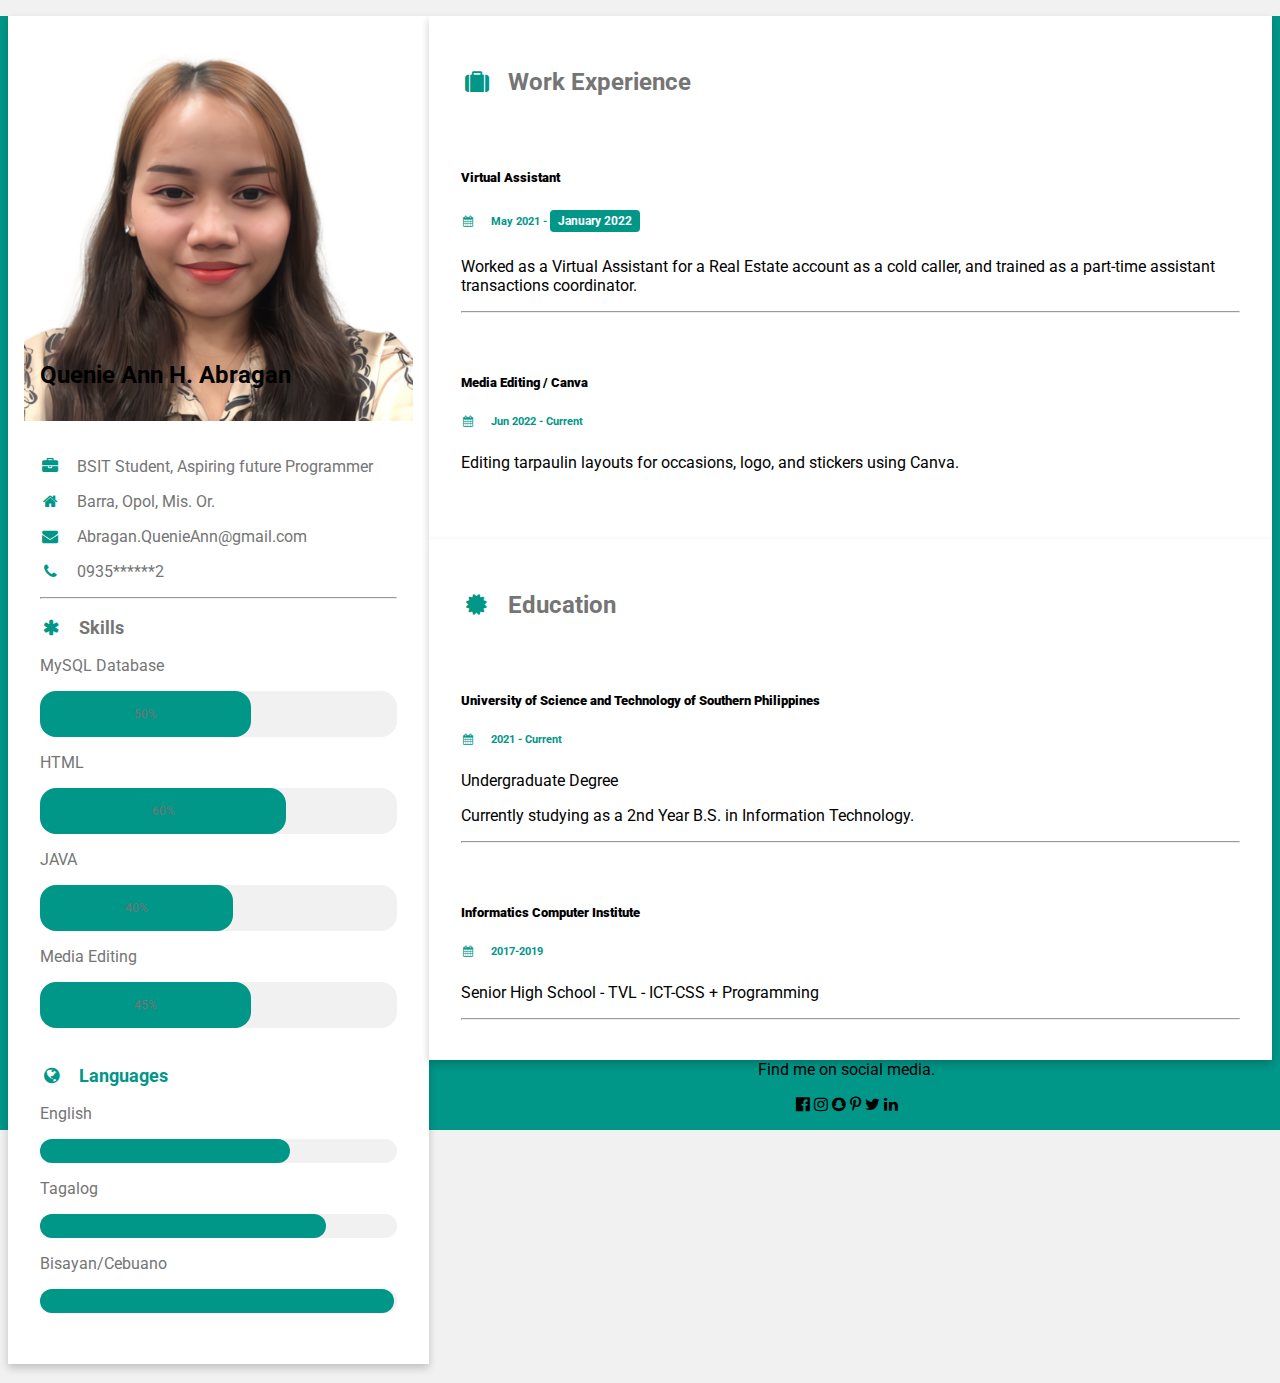
==== WEB-Profile/index.html @ cae3561d "git commit" ====
<!DOCTYPE html>
<html>
<head>
    <title>My WEB Profile</title>
    <meta charset="UTF-8">
    <meta name="viewport" content="width=device-width, initial-scale=1">
    <link rel="stylesheet" href="styles.css">
    <link rel="stylesheet" href="https://fonts.googleapis.com/css?family=Roboto">
    <link rel="stylesheet" href="https://cdnjs.cloudflare.com/ajax/libs/font-awesome/4.7.0/css/font-awesome.min.css">
</head>
<body class="light-grey">

    <!-- Page Container -->
    <div class="content margin-top" style="max-width:1400px;">

        <!-- The Grid -->
        <div class="row-padding">

            <!-- Left Column -->
            <div class="third">
                <div class="white text-grey card">
                    <div class="display-container">
                        <img src="images/Profile-Pic.png" style="width:100%" alt="Avatar">
                        <div class="display-bottomleft container text-black">
                            <h2>Quenie Ann H. Abragan</h2>
                        </div>
                    </div>
                    <div class="container">
                        <p><i class="fa fa-briefcase fa-fw margin-right large text-teal"></i>BSIT Student, Aspiring future Programmer</p>
                        <p><i class="fa fa-home fa-fw margin-right large text-teal"></i>Barra, Opol, Mis. Or.</p>
                        <p><i class="fa fa-envelope fa-fw margin-right large text-teal"></i>Abragan.QuenieAnn@gmail.com</p>
                        <p><i class="fa fa-phone fa-fw margin-right large text-teal"></i>0935******2</p>
                        <hr>

                        <p class="large"><b><i class="fa fa-asterisk fa-fw margin-right text-teal"></i>Skills</b></p>
                        <p>MySQL Database</p>
                        <div class="light-grey round-xlarge small">
                            <div class="container center round-xlarge teal" style="width:50%">50%</div>
                        </div>
                        <p>HTML</p>
                        <div class="light-grey round-xlarge small">
                            <div class="container center round-xlarge teal" style="width:60%">60%</div>
                        </div>
                        <p>JAVA</p>
                        <div class="light-grey round-xlarge small">
                            <div class="container center round-xlarge teal" style="width:45%">40%</div>
                        </div>
                        <p>Media Editing</p>
                        <div class="light-grey round-xlarge small">
                            <div class="container center round-xlarge teal" style="width:50%">45%</div>
                        </div>
                        <br>

                        <p class="large text-theme"><b><i class="fa fa-globe fa-fw margin-right text-teal"></i>Languages</b></p>
                        <p>English</p>
                        <div class="light-grey round-xlarge">
                            <div class="round-xlarge teal" style="height:24px;width:70%"></div>
                        </div>
                        <p>Tagalog</p>
                        <div class="light-grey round-xlarge">
                            <div class="round-xlarge teal" style="height:24px;width:80%"></div>
                        </div>
                        <p>Bisayan/Cebuano</p>
                        <div class="light-grey round-xlarge">
                            <div class="round-xlarge teal" style="height:24px;width:99%"></div>
                        </div>
                        <br>
                    </div>
                </div><br>
            </div>

            <!-- Right Column -->
            <div class="twothird">
                <div class="container card white margin-bottom">
                    <h2 class="text-grey padding-16"><i class="fa fa-suitcase fa-fw margin-right xxlarge text-teal"></i>Work Experience</h2>
                    <div class="container">
                        <h5 class="opacity"><b>Virtual Assistant</b></h5>
                        <h6 class="text-teal"><i class="fa fa-calendar fa-fw margin-right"></i>May 2021 - <span class="tag teal round">January 2022</span></h6>
                        <p>Worked as a Virtual Assistant for a Real Estate account as a cold caller, and trained as a part-time assistant transactions coordinator.</p>
                        <hr>
                    </div>
                    
                    <div class="container">
                        <h5 class="opacity"><b>Media Editing / Canva</b></h5>
                        <h6 class="text-teal"><i class="fa fa-calendar fa-fw margin-right"></i>Jun 2022 - Current</h6>
                        <p>Editing tarpaulin layouts for occasions, logo, and stickers using Canva.</p><br>
                    </div>
                </div>

                <div class="container card white">
                    <h2 class="text-grey padding-16"><i class="fa fa-certificate fa-fw margin-right xxlarge text-teal"></i>Education</h2>
                    <div class="container">
                        <h5 class="opacity"><b>University of Science and Technology of Southern Philippines</b></h5>
                        <h6 class="text-teal"><i class="fa fa-calendar fa-fw margin-right"></i>2021 - Current</h6>
                        <p>Undergraduate Degree</p>
                        <p>Currently studying as a 2nd Year B.S. in Information Technology.</p>
                        <hr>
                    </div>
                    <div class="container">
                        <h5 class="opacity"><b>Informatics Computer Institute</b></h5>
                        <h6 class="text-teal"><i class="fa fa-calendar fa-fw margin-right"></i>2017-2019</h6>
                        <p>Senior High School - TVL - ICT-CSS + Programming</p>
                        <hr>
                    </div>
                    
                </div>
            </div>
        </div>
    </div>

    <!-- Footer -->
    <footer class="container teal center margin-top">
        <p>Find me on social media.</p>
        <i class="fa fa-facebook-official hover-opacity" href="https://www.facebook.com/kwenieann.abragan"></i>
        <i class="fa fa-instagram hover-opacity" href="https://www.instagram.com/kwenieann/"></i>
        <i class="fa fa-snapchat hover-opacity"></i>
        <i class="fa fa-pinterest-p hover-opacity"></i>
        <i class="fa fa-twitter hover-opacity"></i>
        <i class="fa fa-linkedin hover-opacity"></i>
    </footer>

</body>
</html>
---- WEB-Profile/styles.css ----
/* General Styles */
body {
    font-family: "Roboto", sans-serif;
    background-color: #f1f1f1;
    margin: 0;
    padding: 0;
}

.light-grey {
    background-color: #f1f1f1;
}

.white {
    background-color: #ffffff;
}

.text-grey {
    color: #757575;
}

.text-teal {
    color: #009688;
}

.text-black {
    color: #000000;
}

.text-theme {
    color: #009688;
}

.margin-top {
    margin-top: 16px;
}

.margin-right {
    margin-right: 16px;
}

.padding-16 {
    padding: 16px;
}

.xxlarge {
    font-size: 36px;
}

.large {
    font-size: 18px;
}

.small {
    font-size: 12px;
}

.center {
    text-align: center;
}

/* Card Styles */
.card {
    box-shadow: 0 4px 8px 0 rgba(0, 0, 0, 0.2);
    transition: 0.3s;
    padding: 16px; /* Add padding inside cards */
}

.card:hover {
    box-shadow: 0 8px 16px 0 rgba(0, 0, 0, 0.2);
}

/* Grid and Layout */
.content {
    max-width: 1400px;
    margin: auto;
}

.row-padding {
    padding: 0 8px;
}

.third {
    width: 33.33%;
    float: left;
}

.twothird {
    width: 66.66%;
    float: left;
}

/* Display Container */
.display-container {
    position: relative;
}

.display-bottomleft {
    position: absolute;
    bottom: 0;
    left: 0;
    padding: 8px; /* Add padding to the name overlay */
}

/* Progress Bars */
.light-grey {
    background-color: #f1f1f1;
}

.round-xlarge {
    border-radius: 16px;
}

.teal {
    background-color: #009688;
}

/* Hover Effects */
.hover-opacity:hover {
    opacity: 0.6;
}

/* Tags */
.tag {
    display: inline-block;
    padding: 4px 8px;
    border-radius: 4px;
    font-size: 12px;
    color: white;
    background-color: #009688;
}

/* Add padding to containers inside cards */
.container {
    padding: 16px; /* Add padding to all containers inside cards */
}

/* Add padding to the footer */
footer {
    padding: 16px; /* Add padding to the footer */
}
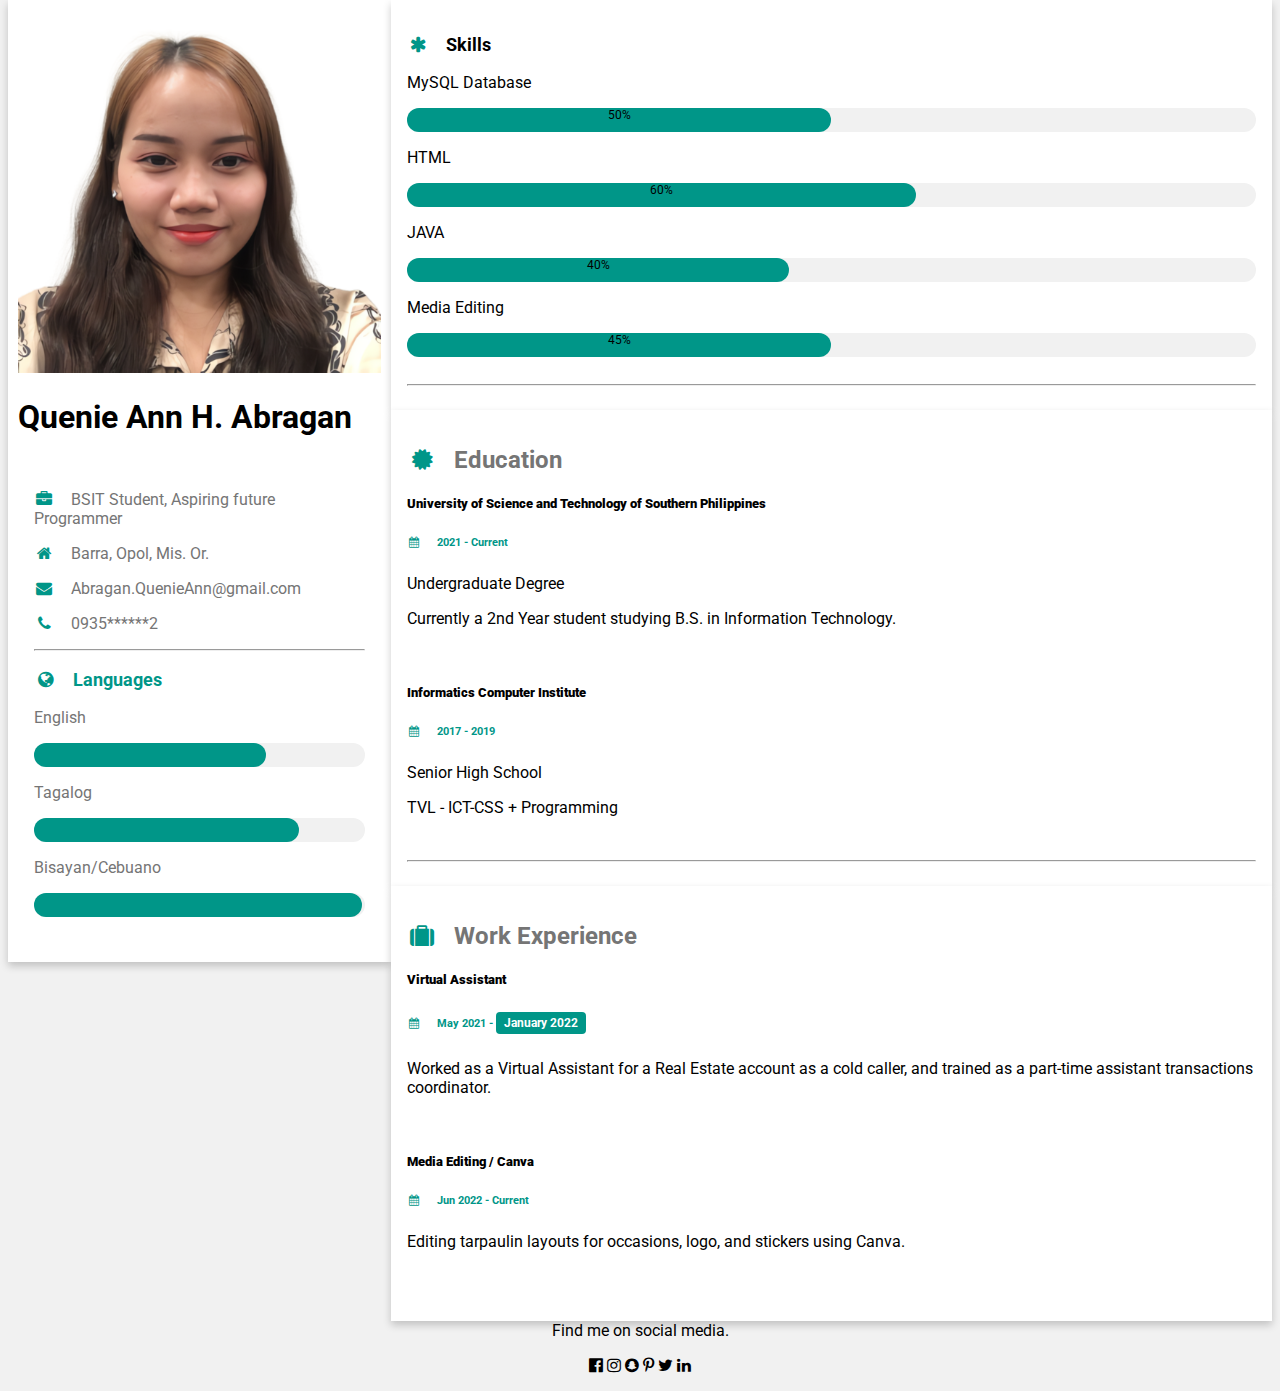
==== commit 8134902b: "git commit" ====
--- a/WEB-Profile/index.html
+++ b/WEB-Profile/index.html
@@ -21,35 +21,15 @@
                 <div class="white text-grey card">
                     <div class="display-container">
                         <img src="images/Profile-Pic.png" style="width:100%" alt="Avatar">
-                        <div class="display-bottomleft container text-black">
-                            <h2>Quenie Ann H. Abragan</h2>
-                        </div>
+                        <h1 class="text-black">Quenie Ann H. Abragan</h1>
                     </div>
+
                     <div class="container">
                         <p><i class="fa fa-briefcase fa-fw margin-right large text-teal"></i>BSIT Student, Aspiring future Programmer</p>
                         <p><i class="fa fa-home fa-fw margin-right large text-teal"></i>Barra, Opol, Mis. Or.</p>
                         <p><i class="fa fa-envelope fa-fw margin-right large text-teal"></i>Abragan.QuenieAnn@gmail.com</p>
                         <p><i class="fa fa-phone fa-fw margin-right large text-teal"></i>0935******2</p>
                         <hr>
-
-                        <p class="large"><b><i class="fa fa-asterisk fa-fw margin-right text-teal"></i>Skills</b></p>
-                        <p>MySQL Database</p>
-                        <div class="light-grey round-xlarge small">
-                            <div class="container center round-xlarge teal" style="width:50%">50%</div>
-                        </div>
-                        <p>HTML</p>
-                        <div class="light-grey round-xlarge small">
-                            <div class="container center round-xlarge teal" style="width:60%">60%</div>
-                        </div>
-                        <p>JAVA</p>
-                        <div class="light-grey round-xlarge small">
-                            <div class="container center round-xlarge teal" style="width:45%">40%</div>
-                        </div>
-                        <p>Media Editing</p>
-                        <div class="light-grey round-xlarge small">
-                            <div class="container center round-xlarge teal" style="width:50%">45%</div>
-                        </div>
-                        <br>
 
                         <p class="large text-theme"><b><i class="fa fa-globe fa-fw margin-right text-teal"></i>Languages</b></p>
                         <p>English</p>
@@ -71,37 +51,65 @@
 
             <!-- Right Column -->
             <div class="twothird">
+
                 <div class="container card white margin-bottom">
-                    <h2 class="text-grey padding-16"><i class="fa fa-suitcase fa-fw margin-right xxlarge text-teal"></i>Work Experience</h2>
-                    <div class="container">
+                    <p class="large"><b><i class="fa fa-asterisk fa-fw margin-right text-teal"></i>Skills</b></p>
+                    <p>MySQL Database</p>
+                    <div class="light-grey round-xlarge small">
+                        <div class="center round-xlarge teal" style="height:24px;width:50%">50%</div>
+                    </div>
+                    <p>HTML</p>
+                    <div class="light-grey round-xlarge small">
+                        <div class="center round-xlarge teal" style="height:24px;width:60%">60%</div>
+                    </div>
+                    <p>JAVA</p>
+                    <div class="light-grey round-xlarge small">
+                        <div class="center round-xlarge teal" style="height:24px;width:45%">40%</div>
+                    </div>
+                    <p>Media Editing</p>
+                    <div class="light-grey round-xlarge small">
+                        <div class="center round-xlarge teal" style="height:24px;width:50%">45%</div>
+                    </div>
+                    <br>
+                    <hr>
+
+                </div> 
+                    <div class="card white margin-bottom container">
+                        <h2 class="text-grey"><i class="fa fa-certificate fa-fw margin-right xxlarge text-teal"></i>Education</h2>
+                        <div>
+                            <h5 class="opacity"><b>University of Science and Technology of Southern Philippines</b></h5>
+                            <h6 class="text-teal"><i class="fa fa-calendar fa-fw margin-right"></i>2021 - Current</h6>
+                            <p>Undergraduate Degree</p>
+                            <p>Currently a 2nd Year student studying B.S. in Information Technology.</p>
+                            <br>
+                        </div>
+                        <div>
+                            <h5 class="opacity"><b>Informatics Computer Institute</b></h5>
+                            <h6 class="text-teal"><i class="fa fa-calendar fa-fw margin-right"></i>2017 - 2019</h6>
+                            <p>Senior High School</p>
+                            <p>TVL - ICT-CSS + Programming</p>
+                           <br>
+                        </div>
+                        <hr>
+                    </div>
+                   
+
+                <div class="card white margin-bottom container">
+                    <h2 class="text-grey"><i class="fa fa-suitcase fa-fw margin-right xxlarge text-teal"></i>Work Experience</h2>
+                    <div>
                         <h5 class="opacity"><b>Virtual Assistant</b></h5>
                         <h6 class="text-teal"><i class="fa fa-calendar fa-fw margin-right"></i>May 2021 - <span class="tag teal round">January 2022</span></h6>
                         <p>Worked as a Virtual Assistant for a Real Estate account as a cold caller, and trained as a part-time assistant transactions coordinator.</p>
-                        <hr>
+                        <br>
                     </div>
                     
-                    <div class="container">
+                    <div>
                         <h5 class="opacity"><b>Media Editing / Canva</b></h5>
                         <h6 class="text-teal"><i class="fa fa-calendar fa-fw margin-right"></i>Jun 2022 - Current</h6>
                         <p>Editing tarpaulin layouts for occasions, logo, and stickers using Canva.</p><br>
+                        <br>
                     </div>
                 </div>
-
-                <div class="container card white">
-                    <h2 class="text-grey padding-16"><i class="fa fa-certificate fa-fw margin-right xxlarge text-teal"></i>Education</h2>
-                    <div class="container">
-                        <h5 class="opacity"><b>University of Science and Technology of Southern Philippines</b></h5>
-                        <h6 class="text-teal"><i class="fa fa-calendar fa-fw margin-right"></i>2021 - Current</h6>
-                        <p>Undergraduate Degree</p>
-                        <p>Currently studying as a 2nd Year B.S. in Information Technology.</p>
-                        <hr>
-                    </div>
-                    <div class="container">
-                        <h5 class="opacity"><b>Informatics Computer Institute</b></h5>
-                        <h6 class="text-teal"><i class="fa fa-calendar fa-fw margin-right"></i>2017-2019</h6>
-                        <p>Senior High School - TVL - ICT-CSS + Programming</p>
-                        <hr>
-                    </div>
                     
                 </div>
             </div>
@@ -109,10 +117,10 @@
     </div>
 
     <!-- Footer -->
-    <footer class="container teal center margin-top">
+    <footer class="center">
         <p>Find me on social media.</p>
-        <i class="fa fa-facebook-official hover-opacity" href="https://www.facebook.com/kwenieann.abragan"></i>
-        <i class="fa fa-instagram hover-opacity" href="https://www.instagram.com/kwenieann/"></i>
+        <i class="fa fa-facebook-official hover-opacity"><a href="https://www.facebook.com/kwenieann.abragan"></a></i>
+        <i class="fa fa-instagram hover-opacity"><a href="https://www.instagram.com/kwenieann/"></a></i>
         <i class="fa fa-snapchat hover-opacity"></i>
         <i class="fa fa-pinterest-p hover-opacity"></i>
         <i class="fa fa-twitter hover-opacity"></i>
--- a/WEB-Profile/styles.css
+++ b/WEB-Profile/styles.css
@@ -62,7 +62,7 @@
 .card {
     box-shadow: 0 4px 8px 0 rgba(0, 0, 0, 0.2);
     transition: 0.3s;
-    padding: 16px; /* Add padding inside cards */
+    padding: 10px; /* Add padding inside cards */
 }
 
 .card:hover {
@@ -80,12 +80,13 @@
 }
 
 .third {
-    width: 33.33%;
+    width: 30.30%;
+    height: 100%;
     float: left;
 }
 
 .twothird {
-    width: 66.66%;
+    width: 69.70%;
     float: left;
 }
 
@@ -98,7 +99,7 @@
     position: absolute;
     bottom: 0;
     left: 0;
-    padding: 8px; /* Add padding to the name overlay */
+    padding: 10px; /* Add padding to the name overlay */
 }
 
 /* Progress Bars */
@@ -131,7 +132,7 @@
 
 /* Add padding to containers inside cards */
 .container {
-    padding: 16px; /* Add padding to all containers inside cards */
+    padding: 16px;
 }
 
 /* Add padding to the footer */
